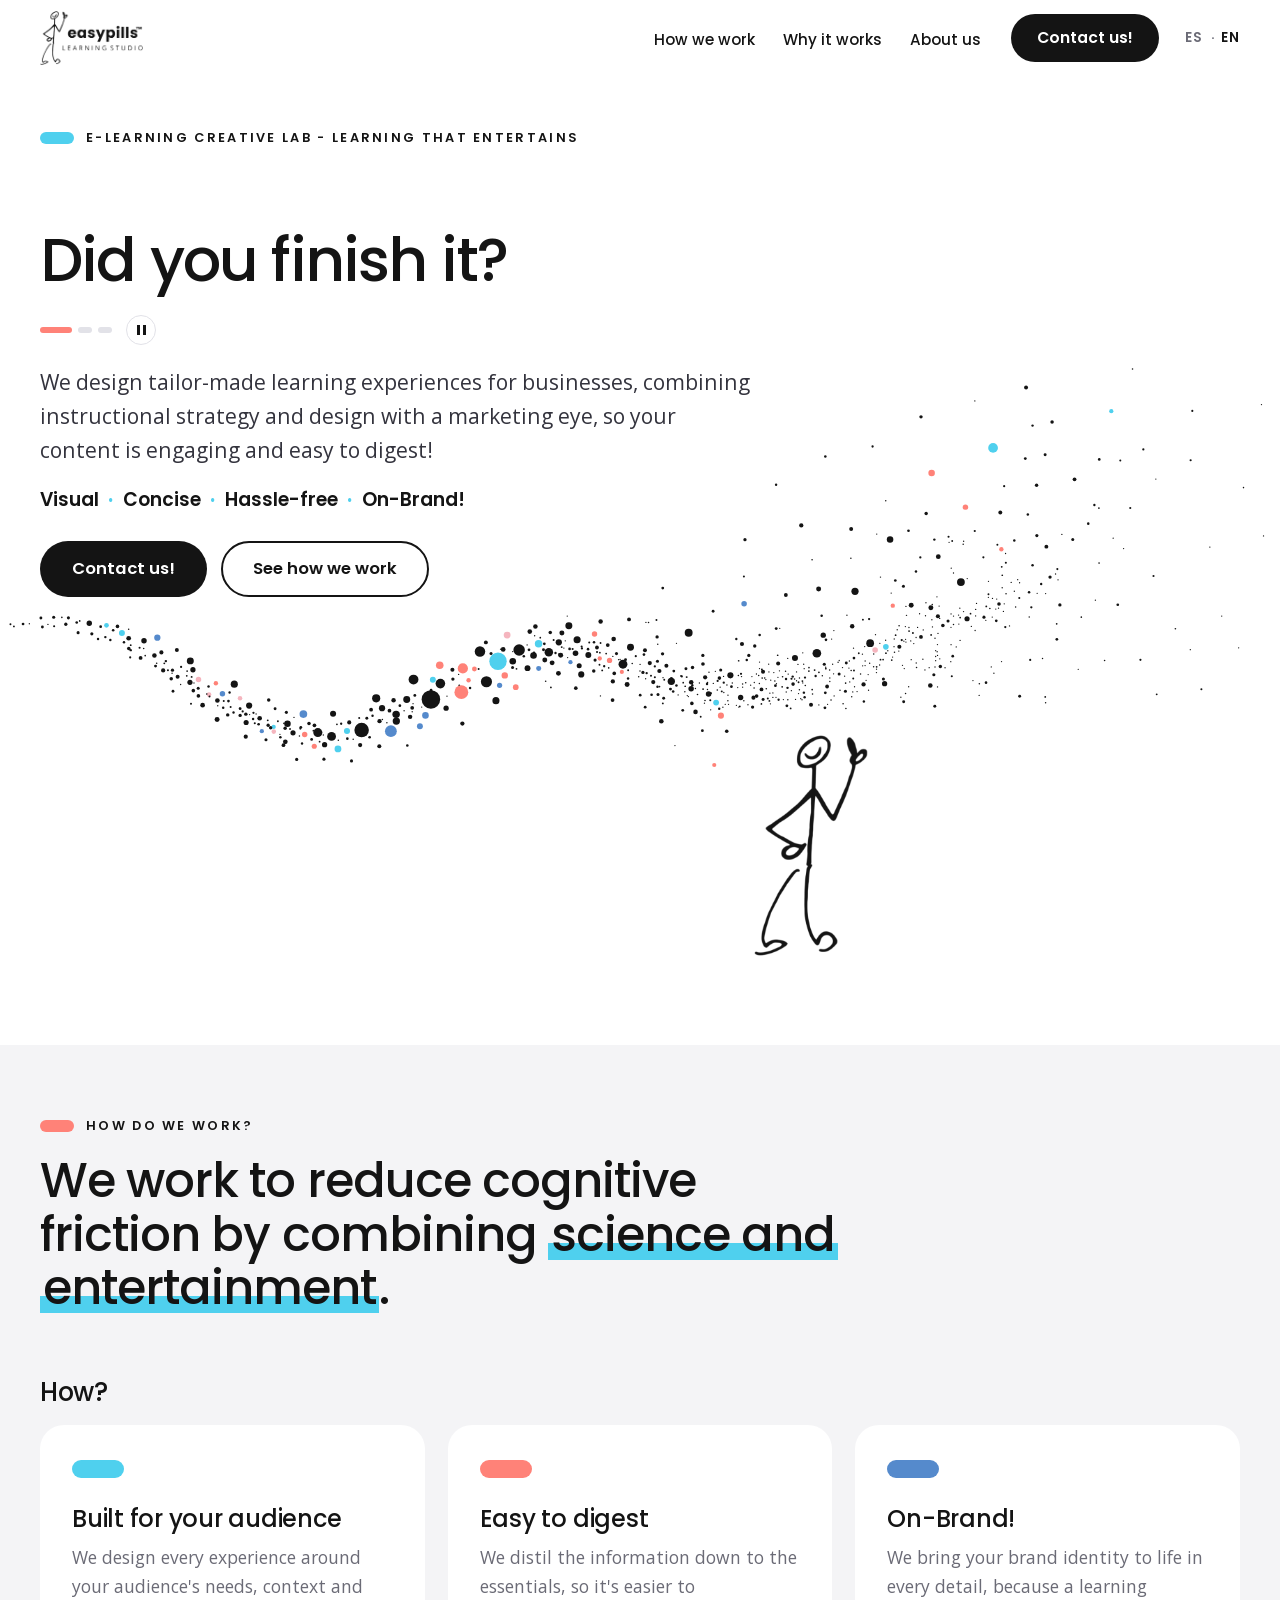
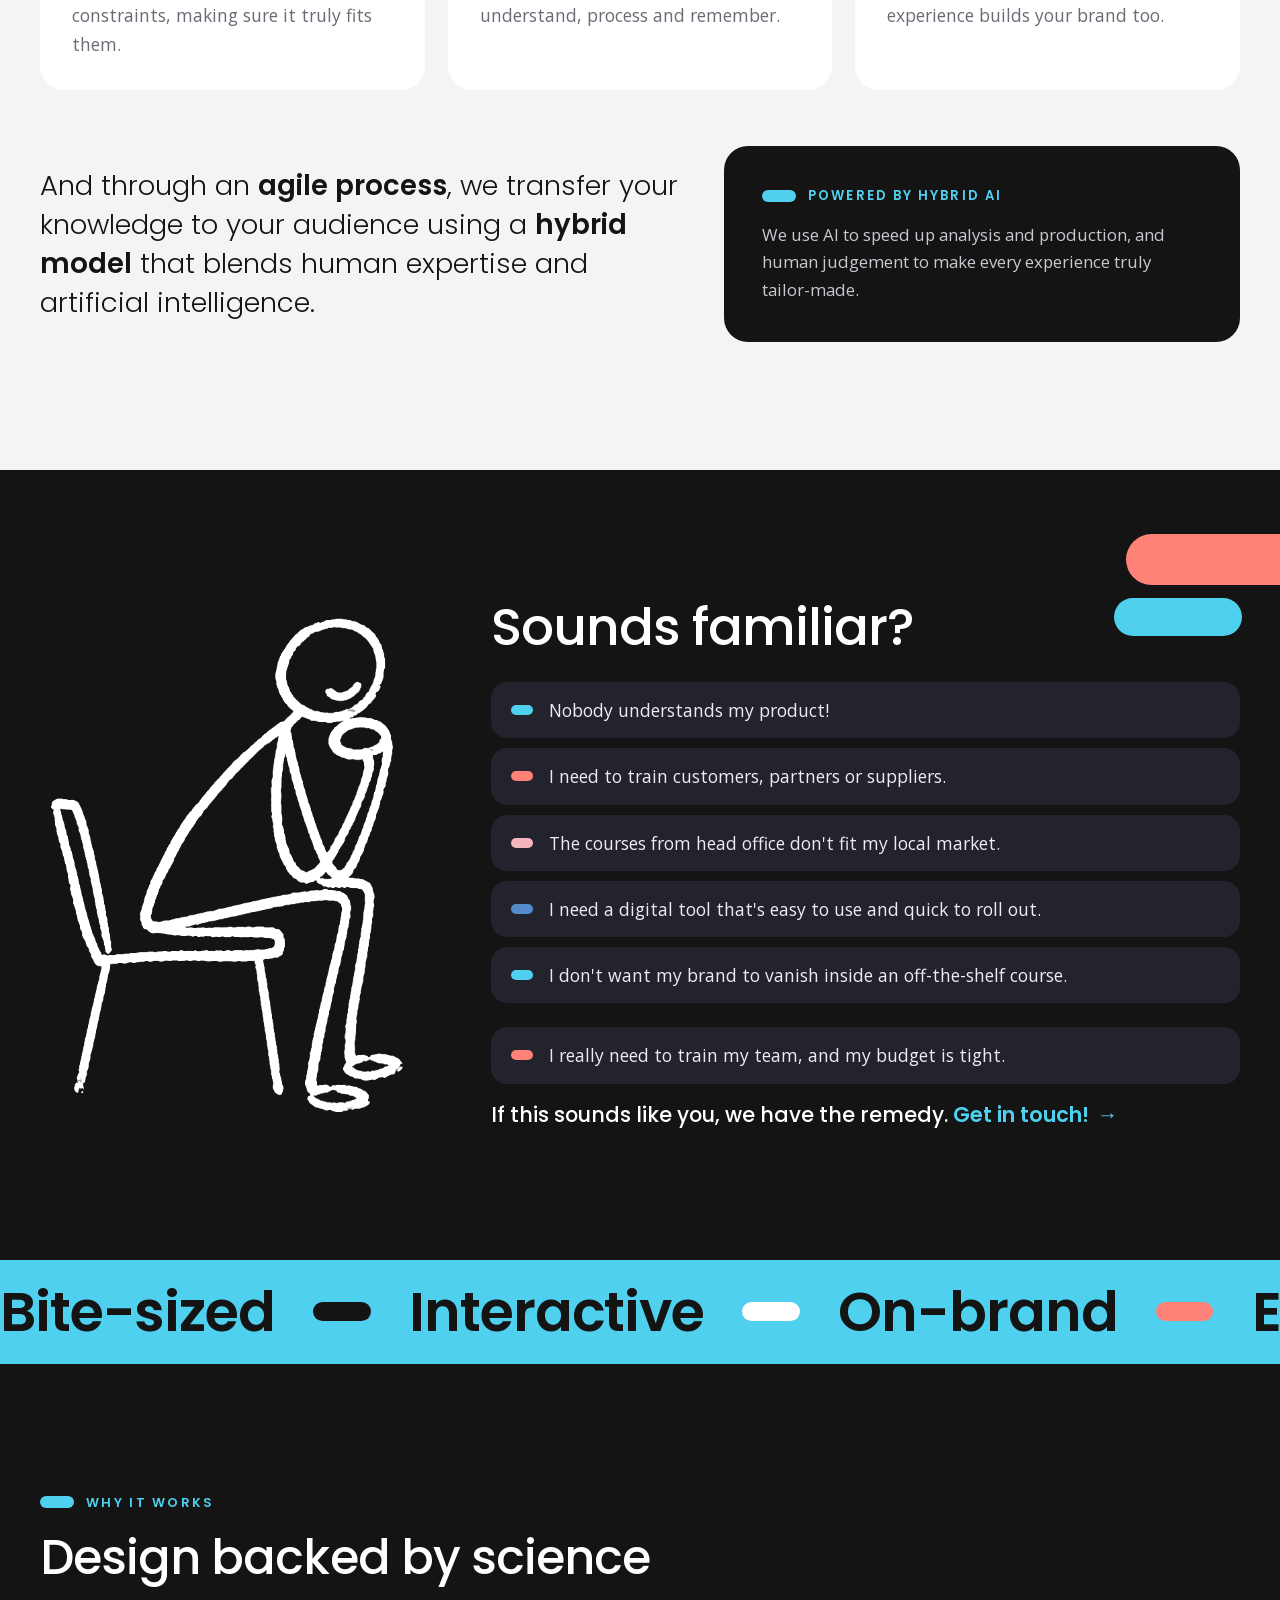
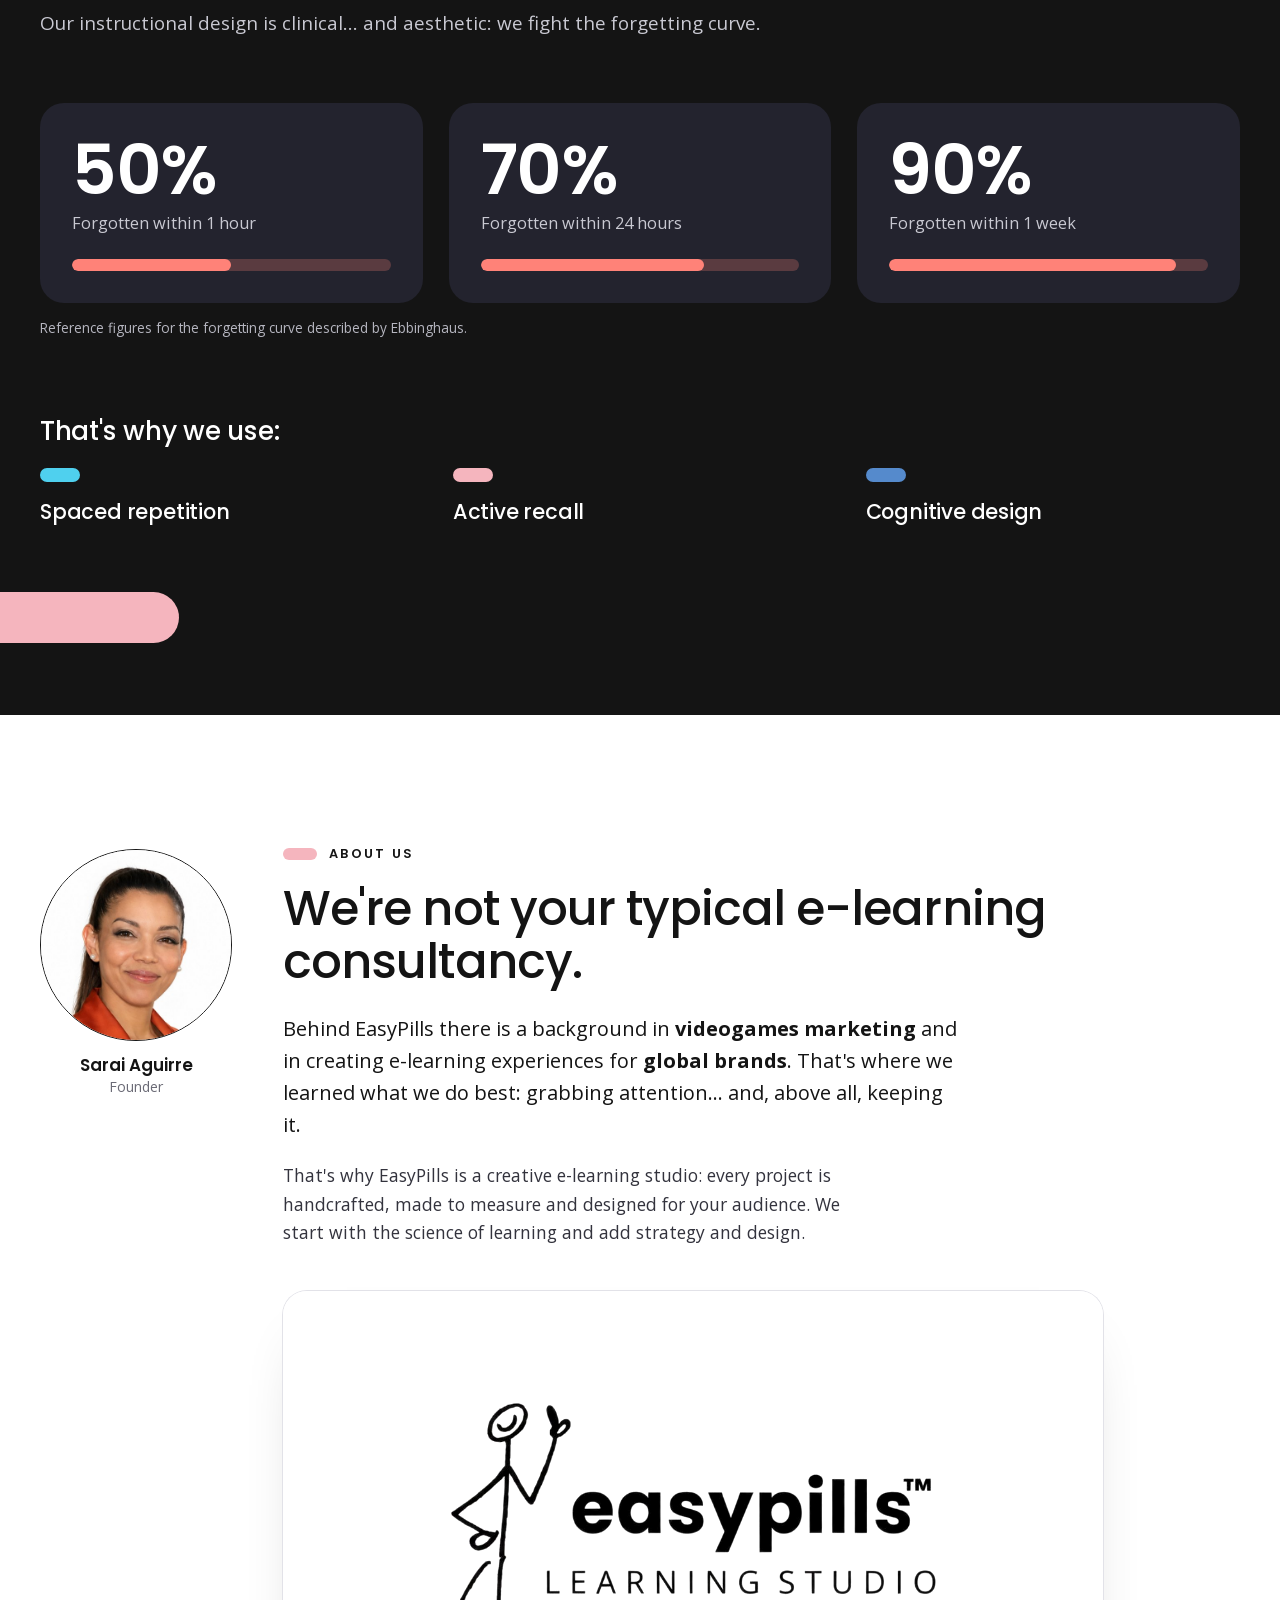
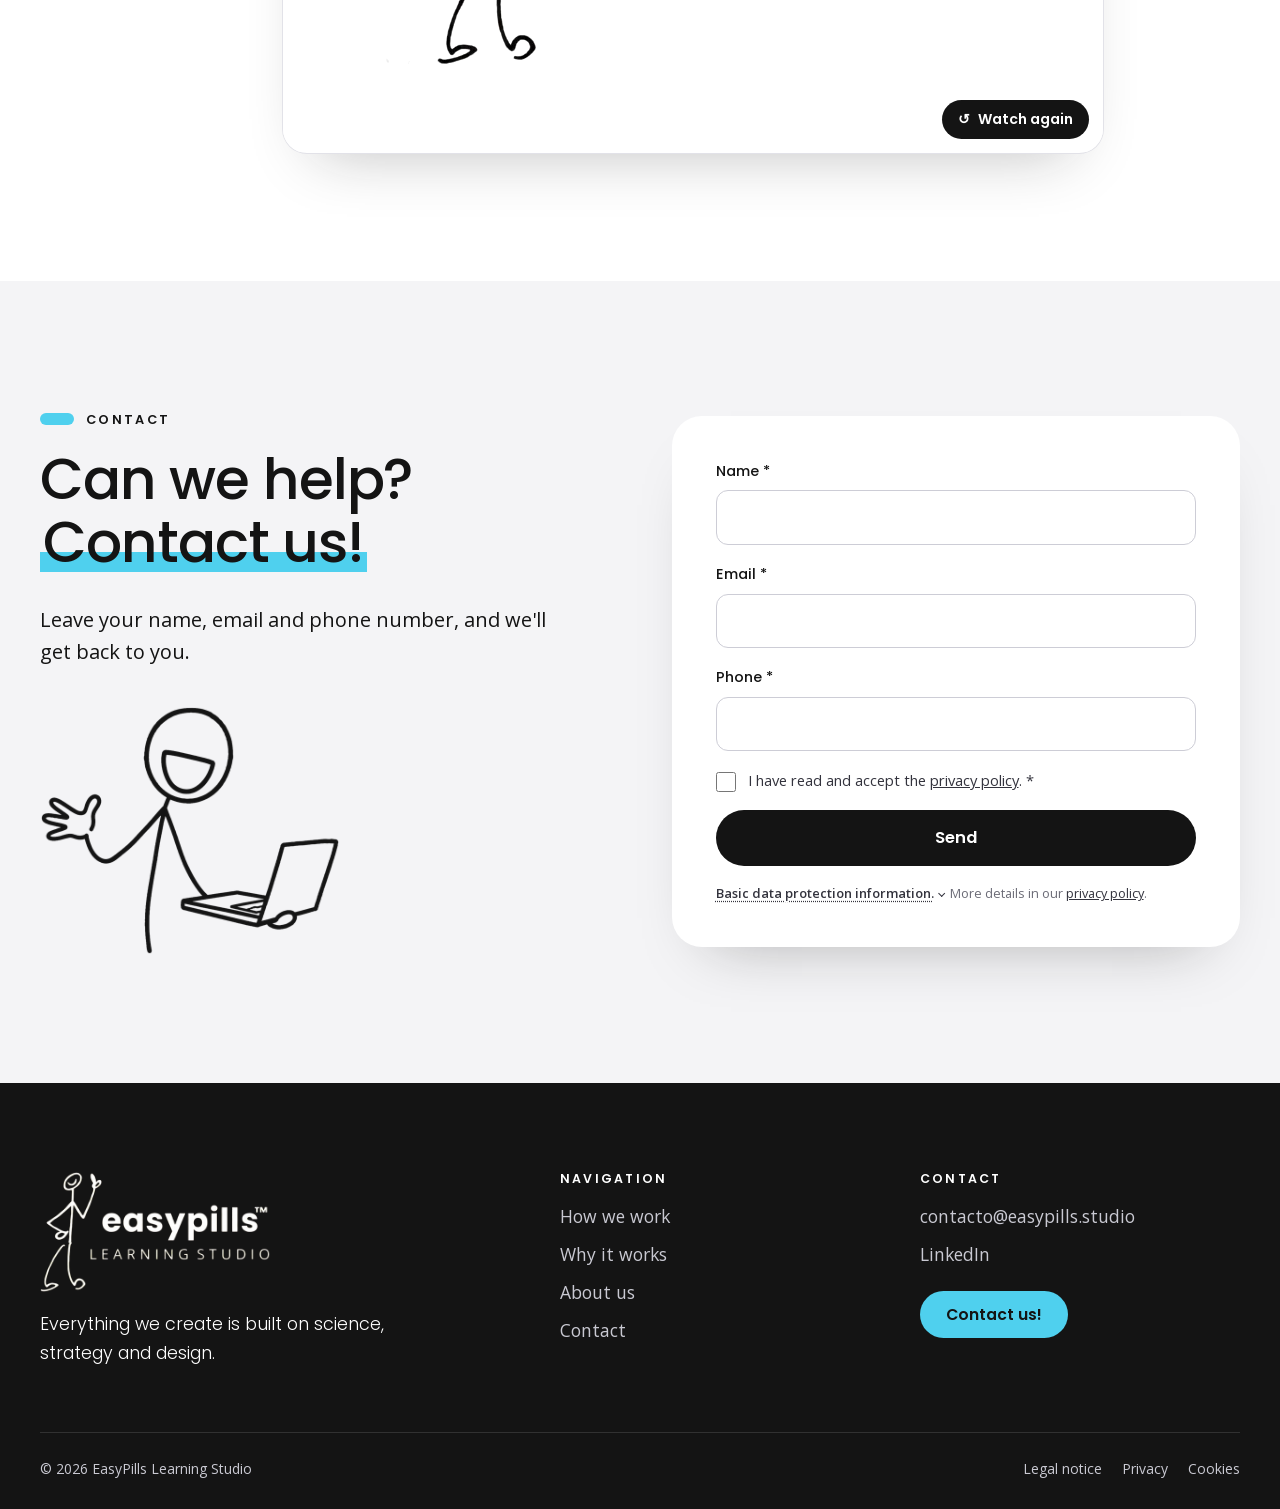
==== en/index.html @ 21d09fdd "Versión en inglés de la web (en/) con selector ES · EN Añade la web en inglés en en/ (página princip" ====
<!doctype html>
<html lang="en">
<head>
  <meta charset="utf-8">
  <meta name="viewport" content="width=device-width, initial-scale=1">
  <title>EasyPills Learning Studio · E-learning Creative Lab</title>
  <meta name="description" content="E-learning Creative Lab. We design tailor-made learning experiences for businesses, combining instructional strategy and design with a marketing-experienced eye. Visual, concise, hassle-free and on-brand.">
  <meta name="theme-color" content="#141414">

  <meta property="og:type" content="website">
  <meta property="og:locale" content="en_GB">
  <meta property="og:locale:alternate" content="es_ES">
  <meta property="og:site_name" content="EasyPills Learning Studio">
  <meta property="og:title" content="EasyPills Learning Studio · Learn without having to survive the experience">
  <meta property="og:description" content="We design tailor-made learning experiences for businesses: visual, concise, hassle-free and on-brand.">
  <link rel="canonical" href="https://www.easypills.studio/en/">
  <link rel="alternate" hreflang="es" href="https://www.easypills.studio/">
  <link rel="alternate" hreflang="en" href="https://www.easypills.studio/en/">
  <link rel="alternate" hreflang="x-default" href="https://www.easypills.studio/">
  <meta property="og:url" content="https://www.easypills.studio/en/">
  <meta property="og:image" content="https://www.easypills.studio/og-image.jpg">
  <meta name="twitter:card" content="summary_large_image">

  <link rel="icon" href="../favicon-32.png" sizes="32x32" type="image/png">
  <link rel="icon" href="../favicon-48.png" sizes="48x48" type="image/png">
  <link rel="apple-touch-icon" href="../apple-touch-icon.png">

  <link rel="preload" href="../assets/fonts/poppins-500.woff2" as="font" type="font/woff2" crossorigin>
  <link rel="preload" href="../assets/fonts/opensans-var.woff2" as="font" type="font/woff2" crossorigin>
  <link rel="stylesheet" href="../css/styles.css">
  <script>document.documentElement.classList.add("js");</script>
</head>
<body>
  <a class="skip-link" href="#content">Skip to content</a>

  <!-- ============================== CABECERA ============================== -->
  <header class="site-header" data-header>
    <div class="container header-inner">
      <a class="brand" href="#home" aria-label="EasyPills Learning Studio, home">
        <img src="../assets/img/logo-dark.png" alt="EasyPills Learning Studio" width="900" height="471">
      </a>

      <nav class="site-nav" id="menu" aria-label="Main" data-menu>
        <ul class="nav-list">
          <li><a href="#how-we-work">How we work</a></li>
          <li><a href="#why-it-works">Why it works</a></li>
          <li><a href="#about-us">About us</a></li>
        </ul>
        <a class="btn btn-dark nav-cta" href="#contact">Contact us!</a>
        <img class="nav-easy" src="../assets/img/easy-reading.png" alt="" width="380" height="900" loading="lazy">
      </nav>

      <!-- Selector de idioma: la versión en español está en la raíz -->
      <nav class="lang-switch" aria-label="Language">
        <a href="../" hreflang="es" lang="es" aria-label="Español">ES</a>
        <span aria-hidden="true">·</span>
        <span aria-current="true">EN</span>
      </nav>

      <button class="menu-toggle" type="button" aria-expanded="false" aria-controls="menu" data-menu-toggle>
        <span class="menu-toggle-label">Menu</span>
        <span class="menu-toggle-icon" aria-hidden="true"><span></span><span></span></span>
      </button>
    </div>
  </header>

  <main id="content">

    <!-- ============================== HERO ============================== -->
    <section class="hero" id="home" aria-labelledby="hero-title">
      <div class="container hero-copy">
        <p class="eyebrow"><span class="pill pill-cyan" aria-hidden="true"></span>E-learning Creative Lab - Learning that entertains</p>

        <!-- Titular rotativo: el problema (dos preguntas) y la solución, en bucle.
             Sin JavaScript o con "reducir movimiento" se ven las tres frases a la vez. -->
        <h1 id="hero-title" class="rotator" data-rotator>
          <span class="rotator-item">Did you finish it?</span>
          <span class="rotator-item">Did you learn anything, or did you fall asleep?</span>
          <span class="rotator-item rotator-answer">Learn <span class="hl">without having to survive</span> the experience.</span>
        </h1>
        <div class="rotator-controls" data-rotator-controls hidden>
          <span class="rotator-dots" aria-hidden="true"><i></i><i></i><i></i></span>
          <button class="rotator-toggle" type="button" data-rotator-toggle aria-label="Pause the headline animation">
            <span class="rotator-icon" aria-hidden="true"></span>
          </button>
        </div>

        <p class="lead">We design tailor-made learning experiences for businesses, combining instructional strategy and design with a marketing eye, so your content is engaging and easy to digest!</p>
        <ul class="hero-tags" role="list">
          <li>Visual</li>
          <li>Concise</li>
          <li>Hassle-free</li>
          <li>On-Brand!</li>
        </ul>
        <div class="hero-actions">
          <a class="btn btn-dark btn-lg" href="#contact">Contact us!</a>
          <a class="btn btn-ghost btn-lg" href="#how-we-work">See how we work</a>
        </div>
      </div>

      <div class="hero-art">
        <img class="hero-wave" src="../assets/img/hero-wave.svg" alt="" width="1362" height="633">
        <img class="hero-easy" src="../assets/img/easy-idea.png" alt="Easy, our stick figure, raises a finger: he's just had an idea." width="463" height="900">
      </div>
    </section>

    <!-- ============================== CÓMO TRABAJAMOS ============================== -->
    <section class="section section-soft how" id="how-we-work" aria-labelledby="how-title">
      <div class="container">
        <div class="section-head">
          <p class="eyebrow"><span class="pill pill-coral" aria-hidden="true"></span>How do we work?</p>
          <h2 id="how-title">We work to reduce cognitive friction by combining <span class="hl">science and entertainment</span>.</h2>
        </div>

        <h3 class="how-label">How?</h3>
        <ul class="how-grid" role="list">
          <li class="how-card reveal">
            <span class="how-pill pill pill-cyan" aria-hidden="true"></span>
            <h4>Built for your audience</h4>
            <p>We design every experience around your audience's needs, context and constraints, making sure it truly fits them.</p>
          </li>
          <li class="how-card reveal">
            <span class="how-pill pill pill-coral" aria-hidden="true"></span>
            <h4>Easy to digest</h4>
            <p>We distil the information down to the essentials, so it's easier to understand, process and remember.</p>
          </li>
          <li class="how-card reveal">
            <span class="how-pill pill pill-blue" aria-hidden="true"></span>
            <h4>On-Brand!</h4>
            <p>We bring your brand identity to life in every detail, because a learning experience builds your brand too.</p>
          </li>
        </ul>

        <div class="how-foot">
          <p class="how-process reveal">And through an <strong>agile process</strong>, we transfer your knowledge to your audience using a <strong>hybrid model</strong> that blends human expertise and artificial intelligence.</p>
          <div class="ai-note reveal">
            <p class="ai-tag"><span class="pill pill-cyan" aria-hidden="true"></span>Powered by hybrid AI</p>
            <p>We use AI to speed up analysis and production, and human judgement to make every experience truly tailor-made.</p>
          </div>
        </div>
      </div>
    </section>

    <!-- ============================== ¿ESTO TE SUENA? ============================== -->
    <section class="section section-dark problem" id="sound-familiar" aria-labelledby="problem-title">
      <span class="deco deco-pill-coral" aria-hidden="true"></span>
      <span class="deco deco-pill-cyan" aria-hidden="true"></span>
      <div class="container problem-grid">
        <figure class="problem-art reveal">
          <img src="../assets/img/easy-thinking-chair-white.png" alt="Easy, sitting and thinking, with his hand on his chin." width="536" height="748" loading="lazy">
        </figure>
        <div class="problem-list">
          <h2 id="problem-title">Sounds familiar?</h2>
          <ul class="checklist" role="list">
            <li class="reveal">Nobody understands my product!</li>
            <li class="reveal">I need to train customers, partners or suppliers.</li>
            <li class="reveal">The courses from head office don't fit my local market.</li>
            <li class="reveal">I need a digital tool that's easy to use and quick to roll out.</li>
            <li class="reveal">I don't want my brand to vanish inside an off-the-shelf course.</li>
            <li class="reveal">I really need to train my team, and my budget is tight.</li>
          </ul>
          <p class="problem-close reveal">If this sounds like you, we have the remedy. <a class="link-arrow" href="#contact">Get in touch!</a></p>
        </div>
      </div>
    </section>

    <!-- ============================== CINTA ============================== -->
    <div class="marquee" aria-hidden="true">
      <div class="marquee-track">
        <span>Bite-sized</span><i></i><span>Interactive</span><i></i><span>On-brand</span><i></i><span>Easy to digest</span><i></i>
        <span>Bite-sized</span><i></i><span>Interactive</span><i></i><span>On-brand</span><i></i><span>Easy to digest</span><i></i>
        <span>Bite-sized</span><i></i><span>Interactive</span><i></i><span>On-brand</span><i></i><span>Easy to digest</span><i></i>
        <span>Bite-sized</span><i></i><span>Interactive</span><i></i><span>On-brand</span><i></i><span>Easy to digest</span><i></i>
      </div>
    </div>

    <!-- ============================== POR QUÉ FUNCIONA ============================== -->
    <section class="section section-dark science" id="why-it-works" aria-labelledby="science-title">
      <span class="deco deco-pill-pink" aria-hidden="true"></span>
      <div class="container">
        <div class="section-head">
          <p class="eyebrow eyebrow-on-dark"><span class="pill pill-cyan" aria-hidden="true"></span>Why it works</p>
          <h2 id="science-title">Design backed by science</h2>
          <p class="section-intro">Our instructional design is clinical... and aesthetic: we fight the forgetting curve.</p>
        </div>

        <ul class="stats" role="list">
          <li class="stat reveal">
            <p class="stat-value">50%</p>
            <p class="stat-label">Forgotten within 1 hour</p>
            <span class="meter" aria-hidden="true"><span style="--v:50%"></span></span>
          </li>
          <li class="stat reveal">
            <p class="stat-value">70%</p>
            <p class="stat-label">Forgotten within 24 hours</p>
            <span class="meter" aria-hidden="true"><span style="--v:70%"></span></span>
          </li>
          <li class="stat reveal">
            <p class="stat-value">90%</p>
            <p class="stat-label">Forgotten within 1 week</p>
            <span class="meter" aria-hidden="true"><span style="--v:90%"></span></span>
          </li>
        </ul>
        <p class="stats-note">Reference figures for the forgetting curve described by Ebbinghaus.</p>

        <h3 class="science-subtitle">That's why we use:</h3>
        <ul class="methods" role="list">
          <li class="method reveal">
            <h4>Spaced repetition</h4>
          </li>
          <li class="method reveal">
            <h4>Active recall</h4>
          </li>
          <li class="method reveal">
            <h4>Cognitive design</h4>
          </li>
        </ul>
      </div>
    </section>

    <!-- ============================== QUIÉNES SOMOS ============================== -->
    <section class="section about" id="about-us" aria-labelledby="about-title">
      <div class="container about-grid">
        <figure class="founder reveal">
          <div class="founder-photo">
            <img src="../assets/img/founder-sarai-profesional.jpg" alt="Sarai Aguirre smiling, in an orange satin dress." width="460" height="460">
          </div>
          <figcaption class="founder-caption"><strong>Sarai Aguirre</strong><span>Founder</span></figcaption>
        </figure>

        <div class="about-copy">
          <p class="eyebrow"><span class="pill pill-pink" aria-hidden="true"></span>About us</p>
          <h2 id="about-title">We're not your typical e-learning consultancy.</h2>
          <p class="lead-sm">Behind EasyPills there is a background in <strong>videogames marketing</strong> and in creating e-learning experiences for <strong>global brands</strong>. That's where we learned what we do best: grabbing attention… and, above all, keeping it.</p>
          <p>That's why EasyPills is a creative e-learning studio: every project is handcrafted, made to measure and designed for your audience. We start with the science of learning and add strategy and design.</p>
        </div>

        <div class="about-video reveal">
          <div class="video-frame">
            <video data-autoplay-video muted playsinline preload="none" poster="../assets/video/easy-intro-poster.jpg" aria-label="Brand animation: a wave of dots turns into Easy, who has an idea, and the EasyPills logo appears.">
              <source src="../assets/video/easy-intro.mp4" type="video/mp4">
            </video>
            <button class="video-replay" type="button" data-video-replay hidden>
              <span aria-hidden="true">↺</span> Watch again
            </button>
          </div>
        </div>
      </div>
    </section>

    <!-- ============================== CONTACTO ============================== -->
    <section class="section section-soft contact" id="contact" aria-labelledby="contact-title">
      <div class="container contact-grid">
        <div class="contact-copy">
          <p class="eyebrow"><span class="pill pill-cyan" aria-hidden="true"></span>Contact</p>
          <h2 id="contact-title">Can we help?<br><span class="hl">Contact us!</span></h2>
          <p class="lead-sm">Leave your name, email and phone number, and we'll get back to you.</p>
          <img class="contact-easy" src="../assets/img/easy-laptop-wave.png" alt="Easy waves while holding his laptop." width="900" height="746" loading="lazy">
        </div>

        <!-- Mismo script de Google que la versión en español (asunto "Contact Web - <nombre>").
             Los nombres de los campos no se traducen: el script los espera así. -->
        <form class="contact-form" data-contact-form data-endpoint="https://script.google.com/macros/s/AKfycbzWcnDGLhKg5xs8Agxph8CPnu9xvyrd-l6wSahrkeCdXvWpIzsZOl5CJvRJUpCwgoIdVg/exec" novalidate>
          <div class="field">
            <label for="f-name">Name <span aria-hidden="true">*</span></label>
            <input id="f-name" name="nombre" type="text" autocomplete="name" required>
          </div>
          <div class="field">
            <label for="f-email">Email <span aria-hidden="true">*</span></label>
            <input id="f-email" name="email" type="email" autocomplete="email" required>
          </div>
          <div class="field">
            <label for="f-phone">Phone <span aria-hidden="true">*</span></label>
            <input id="f-phone" name="telefono" type="tel" autocomplete="tel" inputmode="tel" required>
          </div>
          <!-- Campo trampa contra robots: las personas no lo ven y el script descarta los envíos que lo rellenan. -->
          <div class="form-hp" aria-hidden="true">
            <label for="f-website">Leave this field empty</label>
            <input id="f-website" name="website" type="text" tabindex="-1" autocomplete="off">
          </div>
          <div class="field field-check">
            <input id="f-privacy" name="privacidad" type="checkbox" required>
            <label for="f-privacy">I have read and accept the <a href="privacy.html" target="_blank" rel="noopener">privacy policy</a>. <span aria-hidden="true">*</span></label>
          </div>
          <p class="form-error" role="alert" data-form-error hidden></p>
          <button class="btn btn-dark btn-lg" type="submit">Send</button>
          <p class="form-status" role="status" data-form-status hidden></p>
          <div class="form-legal">
            <p class="form-legal-line">
              <button class="form-legal-toggle" type="button" aria-expanded="false" aria-controls="form-legal-info" data-legal-toggle>Basic data protection information.</button>
              More details in our <a href="privacy.html" target="_blank" rel="noopener">privacy policy</a>.
            </p>
            <dl class="form-legal-info" id="form-legal-info" data-legal-info>
              <dt>Data controller</dt><dd>Sarai Aguirre (EasyPills Learning Studio)</dd>
              <dt>Purpose</dt><dd>To reply to your contact request</dd>
              <dt>Legal basis</dt><dd>Your consent</dd>
              <dt>Recipients</dt><dd>Your data is not shared with third parties unless required by law</dd>
              <dt>Your rights</dt><dd>Access, rectification, erasure and more, at contacto@easypills.studio</dd>
            </dl>
          </div>
        </form>
      </div>
    </section>
  </main>

  <!-- ============================== PIE ============================== -->
  <footer class="site-footer">
    <div class="container footer-grid">
      <div class="footer-brand">
        <img src="../assets/img/logo-white.png" alt="EasyPills Learning Studio" width="900" height="471" loading="lazy">
        <p>Everything we create is built on science, strategy and design.</p>
      </div>
      <nav class="footer-nav" aria-label="Footer">
        <h2 class="footer-title">Navigation</h2>
        <ul role="list">
          <li><a href="#how-we-work">How we work</a></li>
          <li><a href="#why-it-works">Why it works</a></li>
          <li><a href="#about-us">About us</a></li>
          <li><a href="#contact">Contact</a></li>
        </ul>
      </nav>
      <div class="footer-contact">
        <h2 class="footer-title">Contact</h2>
        <ul role="list">
          <!-- TODO: añadir la URL de LinkedIn -->
          <li><a href="mailto:contacto@easypills.studio">contacto@easypills.studio</a></li>
          <li><a href="#" data-todo="linkedin">LinkedIn</a></li>
        </ul>
        <a class="btn btn-cyan footer-cta" href="#contact">Contact us!</a>
      </div>
    </div>
    <div class="container footer-bottom">
      <p>© <span data-year>2026</span> EasyPills Learning Studio</p>
      <ul class="legal" role="list">
        <li><a href="legal-notice.html">Legal notice</a></li>
        <li><a href="privacy.html">Privacy</a></li>
        <li><a href="cookies.html">Cookies</a></li>
      </ul>
    </div>
  </footer>

  <script src="../js/main.js" defer></script>
</body>
</html>
---- css/styles.css ----
/* =========================================================================
   EasyPills Learning Studio · estilos
   Marca: Poppins (titulares) + Open Sans (texto). Paleta del Intro deck.
   ========================================================================= */

/* ---------- Fuentes (alojadas en el propio sitio) ---------- */
@font-face { font-family: "Poppins"; src: url("../assets/fonts/poppins-200.woff2") format("woff2"); font-weight: 200; font-style: normal; font-display: swap; }
@font-face { font-family: "Poppins"; src: url("../assets/fonts/poppins-300.woff2") format("woff2"); font-weight: 300; font-style: normal; font-display: swap; }
@font-face { font-family: "Poppins"; src: url("../assets/fonts/poppins-500.woff2") format("woff2"); font-weight: 500; font-style: normal; font-display: swap; }
@font-face { font-family: "Poppins"; src: url("../assets/fonts/poppins-600.woff2") format("woff2"); font-weight: 600; font-style: normal; font-display: swap; }
@font-face { font-family: "Poppins"; src: url("../assets/fonts/poppins-700.woff2") format("woff2"); font-weight: 700; font-style: normal; font-display: swap; }
@font-face { font-family: "Open Sans"; src: url("../assets/fonts/opensans-var.woff2") format("woff2"); font-weight: 300 800; font-style: normal; font-display: swap; }
@font-face { font-family: "Open Sans"; src: url("../assets/fonts/opensans-italic-var.woff2") format("woff2"); font-weight: 400; font-style: italic; font-display: swap; }

/* ---------- Tokens ---------- */
:root {
  --ink: #141414;
  --ink-2: #16161D;
  --card-dark: #23232E;
  --text: #33333D;
  --muted: #6B6B76;
  --on-dark: #C9C9D2;
  --on-dark-2: #B6B6C0;
  --soft: #F4F4F6;
  --line: #E2E2E8;
  --white: #FFFFFF;

  --cyan: #4FD0EE;
  --coral: #FF8278;
  --pink: #F5B5BE;
  --blue: #558ACC;

  /* Recuadros de marca: relleno suave + contorno del mismo tono */
  --cyan-soft: #E6F8FD;
  --pink-soft: #FCEEF0;
  --blue-soft: #E8EFF8;
  --cyan-line: #4FD0EF;
  --pink-line: #E5A9B1;
  --meter-track: #5A3B40;

  --font-head: "Poppins", "Helvetica Neue", Arial, sans-serif;
  --font-body: "Open Sans", "Helvetica Neue", Arial, sans-serif;

  --radius: 24px;
  --radius-lg: 30px;
  --container: 1200px;
  --gutter: clamp(16px, 4vw, 40px);
  --header-h: 76px;
  --section-y: clamp(72px, 10vw, 136px);
}

/* ---------- Base ---------- */
*, *::before, *::after { box-sizing: border-box; }

html {
  scroll-behavior: smooth;
  scroll-padding-top: calc(var(--header-h) + 12px);
  -webkit-text-size-adjust: 100%;
}

body {
  margin: 0;
  font-family: var(--font-body);
  font-size: clamp(16px, 0.2vw + 15.3px, 17.5px);
  line-height: 1.65;
  color: var(--text);
  background: var(--white);
  -webkit-font-smoothing: antialiased;
  text-rendering: optimizeLegibility;
}

img, video, svg { display: block; max-width: 100%; height: auto; }

h1, h2, h3, h4, h5 {
  margin: 0 0 0.5em;
  font-family: var(--font-head);
  font-weight: 500;
  line-height: 1.12;
  letter-spacing: -0.01em;
  color: var(--ink);
}
h1 { font-size: clamp(2.6rem, 4.6vw + 0.9rem, 5rem); line-height: 1.04; letter-spacing: -0.03em; }
h2 { font-size: clamp(2rem, 2.6vw + 0.9rem, 3.25rem); letter-spacing: -0.02em; }
h3 { font-size: clamp(1.25rem, 0.5vw + 1.05rem, 1.5rem); }
h4 { font-size: 1.2rem; }
.h3 { font-size: clamp(1.4rem, 1.1vw + 1rem, 2rem); }
.h4 { font-size: clamp(1.2rem, 0.6vw + 1rem, 1.5rem); }
.h5 {
  font-size: 0.8rem;
  font-weight: 600;
  text-transform: uppercase;
  letter-spacing: 0.16em;
}

p { margin: 0 0 1em; }
a { color: inherit; }
strong { font-weight: 700; color: var(--ink); }
:where(ul[role="list"], ol[role="list"]) { list-style: none; margin: 0; padding: 0; }

.container {
  width: min(100% - 2 * var(--gutter), var(--container));
  margin-inline: auto;
}

.skip-link {
  position: absolute;
  left: 16px;
  top: -60px;
  z-index: 100;
  padding: 10px 18px;
  border-radius: 999px;
  background: var(--ink);
  color: #fff;
  font-family: var(--font-head);
  text-decoration: none;
}
.skip-link:focus { top: 12px; }

:focus-visible {
  outline: 3px solid var(--blue);
  outline-offset: 3px;
  border-radius: 6px;
}

/* ---------- Piezas reutilizables ---------- */
.pill {
  display: inline-block;
  width: 34px;
  height: 12px;
  border-radius: 999px;
  background: var(--ink);
  flex: none;
}
.pill-cyan { background: var(--cyan); }
.pill-coral { background: var(--coral); }
.pill-pink { background: var(--pink); }
.pill-blue { background: var(--blue); }

.eyebrow {
  display: flex;
  align-items: center;
  gap: 12px;
  margin-bottom: 18px;
  font-family: var(--font-head);
  font-size: 0.8rem;
  font-weight: 600;
  letter-spacing: 0.18em;
  text-transform: uppercase;
  color: var(--ink);
}
.eyebrow-on-dark { color: var(--cyan); }

/* Subrayado tipo rotulador: el texto sigue en tinta y el color va detrás */
.hl {
  padding: 0 0.06em;
  background-image: linear-gradient(transparent 63%, var(--cyan) 63%, var(--cyan) 88%, transparent 88%);
  background-repeat: no-repeat;
  background-size: 100% 100%;
  -webkit-box-decoration-break: clone;
  box-decoration-break: clone;
}
.hl-dark { color: var(--cyan); }
.thin { font-weight: 300; color: var(--muted); }

.lead {
  font-size: clamp(1.1rem, 0.45vw + 1rem, 1.32rem);
  line-height: 1.6;
  color: var(--text);
}
.lead-sm {
  font-size: clamp(1.08rem, 0.35vw + 1rem, 1.25rem);
  line-height: 1.6;
  color: var(--ink);
}

.btn {
  display: inline-flex;
  align-items: center;
  justify-content: center;
  gap: 10px;
  padding: 13px 24px;
  border: 2px solid transparent;
  border-radius: 999px;
  font-family: var(--font-head);
  font-size: 0.98rem;
  font-weight: 600;
  line-height: 1.1;
  text-decoration: none;
  white-space: nowrap;
  cursor: pointer;
  transition: transform 0.18s ease, box-shadow 0.18s ease, background-color 0.18s ease, color 0.18s ease;
}
.btn-lg { padding: 17px 30px; font-size: 1.04rem; }
.btn-dark { background: var(--ink); color: #fff; }
.btn-dark:hover { transform: translate(-2px, -2px); box-shadow: 4px 4px 0 var(--cyan); }
.btn-ghost { background: #fff; color: var(--ink); border-color: var(--ink); }
.btn-ghost:hover { transform: translate(-2px, -2px); box-shadow: 4px 4px 0 var(--pink); }
.btn-cyan { background: var(--cyan); color: var(--ink); }
.btn-cyan:hover { transform: translate(-2px, -2px); box-shadow: 4px 4px 0 #fff; }

.link-arrow {
  display: inline-flex;
  align-items: center;
  gap: 8px;
  font-weight: 600;
  color: var(--cyan);
  text-decoration: none;
  white-space: nowrap;
}
.link-arrow::after { content: "→"; transition: transform 0.2s ease; }
.link-arrow:hover::after { transform: translateX(4px); }

/* ---------- Secciones ---------- */
.section { position: relative; padding-block: var(--section-y); }
.section-soft { background: var(--soft); }
.section-dark { background: var(--ink); color: var(--on-dark); overflow: hidden; }
.section-dark h2, .section-dark h3, .section-dark h4 { color: #fff; }
.section-dark strong { color: #fff; }

.section-head { max-width: 820px; margin-bottom: clamp(36px, 5vw, 64px); }
.section-intro { font-size: clamp(1.04rem, 0.3vw + 1rem, 1.18rem); color: var(--muted); max-width: 44em; }
.section-dark .section-intro { color: var(--on-dark); }

/* Píldoras decorativas que se salen del borde (como en el Intro deck) */
.deco { position: absolute; z-index: 0; border-radius: 999px; pointer-events: none; }
.section > .container { position: relative; z-index: 1; }
.deco-pill-coral { width: clamp(120px, 15vw, 210px); height: clamp(36px, 4vw, 58px); top: clamp(36px, 5vw, 64px); right: clamp(-60px, -3vw, -20px); background: var(--coral); }
.deco-pill-cyan { width: clamp(90px, 10vw, 140px); height: clamp(28px, 3vw, 42px); top: clamp(88px, 10vw, 140px); right: clamp(12px, 3vw, 44px); background: var(--cyan); }
.deco-pill-pink { width: clamp(140px, 18vw, 260px); height: clamp(36px, 4vw, 58px); bottom: clamp(40px, 6vw, 72px); left: clamp(-80px, -4vw, -30px); background: var(--pink); }

/* ---------- Cabecera ---------- */
.site-header {
  position: sticky;
  top: env(safe-area-inset-top, 0px);
  z-index: 50;
  transition: box-shadow 0.3s ease;
}
/* El desenfoque va en un pseudo-elemento para no crear un bloque contenedor para el menú móvil (position: fixed) */
.site-header::before {
  content: "";
  position: absolute;
  inset: 0;
  z-index: -1;
  background: rgba(255, 255, 255, 0.96);
  -webkit-backdrop-filter: saturate(1.4) blur(12px);
  backdrop-filter: saturate(1.4) blur(12px);
}
.site-header.is-scrolled { box-shadow: 0 1px 0 var(--line), 0 10px 30px rgba(20, 20, 20, 0.06); }

.header-inner {
  display: flex;
  align-items: center;
  justify-content: space-between;
  gap: 24px;
  height: var(--header-h);
}
.brand { display: block; flex: none; }
.brand img { width: auto; height: 54px; }

.site-nav { display: flex; align-items: center; gap: 30px; }
.nav-list { display: flex; gap: 28px; margin: 0; padding: 0; list-style: none; }
.nav-list a {
  position: relative;
  padding: 6px 0;
  font-family: var(--font-head);
  font-size: 0.95rem;
  font-weight: 500;
  color: var(--ink);
  text-decoration: none;
}
.nav-list a::after {
  content: "";
  position: absolute;
  left: 0;
  right: 0;
  bottom: -3px;
  height: 5px;
  border-radius: 999px;
  background: var(--cyan);
  transform: scaleX(0);
  transform-origin: left;
  transition: transform 0.25s ease;
}
.nav-list a:hover::after,
.nav-list a[aria-current="true"]::after { transform: scaleX(1); }

.menu-toggle { display: none; }
.nav-easy { display: none; }

/* Selector de idioma (ES · EN): a la derecha del menú en escritorio, junto al botón "Menú" en móvil */
.site-nav { margin-left: auto; }
.lang-switch {
  display: flex;
  align-items: center;
  gap: 6px;
  font-family: var(--font-head);
  font-size: 0.85rem;
  font-weight: 600;
  letter-spacing: 0.06em;
  color: var(--muted);
}
.lang-switch a { padding: 6px 2px; color: var(--muted); text-decoration: none; }
.lang-switch a:hover { color: var(--ink); text-decoration: underline; text-underline-offset: 4px; }
.lang-switch [aria-current] { color: var(--ink); }
.legal-header .lang-switch { margin-left: auto; }
@media (max-width: 960px) {
  .site-nav { margin-left: 0; }
  .lang-switch { margin-left: auto; }
}
/* En móvil, la cabecera de las páginas legales (logo, idioma y botón) se compacta para caber en una línea */
@media (max-width: 520px) {
  .legal-header .header-inner { gap: 12px; }
  .legal-header .brand img { height: 40px; }
  .legal-header .btn { padding: 9px 14px; font-size: 0.82rem; }
}

/* ---------- Hero ---------- */
.hero {
  position: relative;
  overflow: hidden;
  padding-top: clamp(28px, 4vw, 60px);
  background: var(--white);
}
.hero { padding-bottom: clamp(44px, 6.5vw, 104px); }
.hero-copy { position: relative; z-index: 2; }
.hero-copy > * { max-width: 760px; }
.hero h1 { max-width: 11.5em; margin-bottom: 0.38em; }
.hero .lead { max-width: 34em; }
.hero-actions { display: flex; flex-wrap: wrap; gap: 14px; margin-top: 26px; }

.hero-art {
  position: relative;
  z-index: 1;
  width: min(100%, 1600px);
  margin-inline: auto;
  aspect-ratio: 1362 / 633;
  /* La parte alta derecha de la ola sube al lado del texto; la izquierda queda por debajo */
  margin-top: calc(min(100vw, 1600px) * -0.18);
}
.hero-wave { position: absolute; inset: 0; width: 100%; height: 100%; }
.hero-easy { position: absolute; left: 58.86%; top: 61.69%; width: auto; height: 37.6%; }

/* Titular rotativo: dos preguntas (el problema) y la solución, en bucle.
   Sin JS o con "reducir movimiento": las preguntas pequeñas encima y la solución grande. */
.hero-copy > .rotator { max-width: 15em; }
.rotator { display: grid; margin-bottom: 0.3em; font-size: clamp(2.4rem, 3.6vw + 0.9rem, 4.3rem); }
.rotator-item { display: block; }
.rotator:not(.is-rotating) .rotator-item:not(.rotator-answer) {
  margin-bottom: 0.3em;
  font-size: 0.42em;
  letter-spacing: -0.01em;
  color: var(--muted);
}
.rotator.is-rotating .rotator-item {
  grid-area: 1 / 1;
  align-self: end;
  opacity: 0;
  transform: translateY(0.3em);
  transition: opacity 0.45s ease, transform 0.6s cubic-bezier(0.2, 0.8, 0.2, 1);
}
.rotator.is-rotating .rotator-item.is-active { opacity: 1; transform: none; }
.rotator.is-rotating .rotator-item.is-leaving { transform: translateY(-0.3em); }
.rotator.is-rotating .rotator-answer .hl { background-size: 0% 100%; transition: background-size 0.9s cubic-bezier(0.6, 0, 0.2, 1) 0.3s; }
.rotator.is-rotating .rotator-answer.is-active .hl { background-size: 100% 100%; }

.rotator-controls { display: flex; align-items: center; gap: 14px; margin: 2px 0 20px; }
.rotator-dots { display: flex; gap: 6px; }
.rotator-dots i {
  display: block;
  width: 14px;
  height: 6px;
  border-radius: 999px;
  background: var(--line);
  transition: width 0.3s ease, background-color 0.3s ease;
}
.rotator-dots i.is-active { width: 32px; background: var(--coral); }
.rotator-dots i:last-child.is-active { background: var(--cyan); }
.rotator-toggle {
  display: grid;
  place-items: center;
  width: 30px;
  height: 30px;
  padding: 0;
  border: 1.5px solid var(--line);
  border-radius: 50%;
  background: #fff;
  cursor: pointer;
}
.rotator-toggle:hover { border-color: var(--ink); }
.rotator-icon { width: 9px; height: 10px; border-left: 3px solid var(--ink); border-right: 3px solid var(--ink); }
.rotator-toggle.is-paused .rotator-icon {
  width: 0;
  height: 0;
  margin-left: 3px;
  border-style: solid;
  border-width: 5px 0 5px 8px;
  border-color: transparent transparent transparent var(--ink);
}

.hero-tags {
  display: flex;
  flex-wrap: wrap;
  margin: -4px 0 0;
  padding: 0;
  list-style: none;
  font-family: var(--font-head);
  font-size: clamp(1rem, 0.35vw + 0.92rem, 1.18rem);
  font-weight: 600;
  color: var(--ink);
}
.hero-tags li + li::before { content: "·"; margin: 0 0.5em; color: var(--cyan); font-weight: 700; }

/* ---------- ¿Cómo trabajamos? ---------- */
.section.how { padding-top: clamp(48px, 5.5vw, 84px); }
.how .section-head h2 { max-width: 19em; }
.how-label { margin: 0 0 18px; font-size: clamp(1.3rem, 0.7vw + 1.05rem, 1.7rem); }
.how-grid {
  display: grid;
  grid-template-columns: repeat(3, minmax(0, 1fr));
  gap: clamp(14px, 1.8vw, 24px);
}
.how-card {
  padding: clamp(24px, 2.6vw, 32px);
  border-radius: var(--radius);
  background: var(--white);
}
.how-pill { width: 52px; height: 18px; }
.how-card h4 { margin: 20px 0 10px; font-size: 1.5rem; }
.how-card p { margin: 0; color: var(--muted); }
.how-foot {
  display: grid;
  grid-template-columns: minmax(0, 1.25fr) minmax(0, 1fr);
  gap: clamp(20px, 3vw, 44px);
  align-items: center;
  margin-top: clamp(36px, 4.5vw, 56px);
}
.how-process {
  margin: 0;
  font-family: var(--font-head);
  font-size: clamp(1.25rem, 0.9vw + 1rem, 1.75rem);
  font-weight: 300;
  line-height: 1.42;
  color: var(--ink);
}
.how-process strong { font-weight: 600; }

/* ---------- El problema ---------- */
.problem-grid {
  display: grid;
  grid-template-columns: minmax(200px, 0.75fr) 1.5fr;
  gap: clamp(32px, 6vw, 96px);
  align-items: center;
}
.problem-art { margin: 0; }
.problem-art img { width: min(100%, 360px); margin-inline: auto; }
.problem-list h2 { margin-bottom: 26px; font-size: clamp(2.2rem, 2.8vw + 1rem, 3.6rem); }
.checklist { display: grid; gap: 10px; margin-bottom: 28px; }
.checklist li {
  position: relative;
  padding: 15px 20px 15px 58px;
  border-radius: 16px;
  background: var(--card-dark);
  color: #ECECF1;
  line-height: 1.5;
}
.checklist li::before {
  content: "";
  position: absolute;
  left: 20px;
  top: 50%;
  width: 22px;
  height: 10px;
  border-radius: 999px;
  background: var(--cyan);
  transform: translateY(-50%);
}
.checklist li:nth-child(4n + 2)::before { background: var(--coral); }
.checklist li:nth-child(4n + 3)::before { background: var(--pink); }
.checklist li:nth-child(4n + 4)::before { background: var(--blue); }
.problem-close {
  margin: 0;
  font-family: var(--font-head);
  font-size: clamp(1.1rem, 0.5vw + 1rem, 1.3rem);
  font-weight: 500;
  color: #fff;
}

/* ---------- Cinta ---------- */
.marquee {
  overflow: hidden;
  padding-block: clamp(16px, 2vw, 24px);
  background: var(--cyan);
}
.marquee-track {
  display: flex;
  align-items: center;
  width: max-content;
  animation: marquee 34s linear infinite;
}
.marquee-track > * { margin-right: clamp(22px, 3vw, 44px); flex: none; }
.marquee span {
  font-family: var(--font-head);
  font-size: clamp(1.9rem, 3.6vw + 0.6rem, 3.8rem);
  font-weight: 600;
  line-height: 1;
  letter-spacing: -0.02em;
  color: var(--ink);
  white-space: nowrap;
}
.marquee i {
  display: block;
  width: clamp(44px, 4.5vw, 72px);
  height: clamp(16px, 1.5vw, 24px);
  border-radius: 999px;
  background: var(--ink);
}
.marquee i:nth-of-type(3n + 2) { background: #fff; }
.marquee i:nth-of-type(3n + 3) { background: var(--coral); }
@keyframes marquee { to { transform: translateX(-50%); } }

/* ---------- Tarjeta de IA híbrida ---------- */
.ai-note {
  padding: clamp(26px, 3vw, 40px);
  border-radius: var(--radius);
  background: var(--ink);
  color: var(--on-dark);
}
.ai-note p:last-child { margin: 0; font-size: 1.05rem; }
.ai-tag {
  display: flex;
  align-items: center;
  gap: 12px;
  margin-bottom: 14px;
  font-family: var(--font-head);
  font-size: 0.82rem;
  font-weight: 600;
  letter-spacing: 0.16em;
  text-transform: uppercase;
  color: var(--cyan);
}
/* ---------- Por qué funciona ---------- */
.stats {
  display: grid;
  grid-template-columns: repeat(3, minmax(0, 1fr));
  gap: clamp(14px, 2vw, 26px);
}
.stat {
  padding: clamp(24px, 2.6vw, 32px);
  border-radius: var(--radius);
  background: var(--card-dark);
}
.stat-value {
  margin: 0 0 6px;
  font-family: var(--font-head);
  font-size: clamp(3rem, 4.4vw + 0.8rem, 4.6rem);
  font-weight: 600;
  line-height: 1;
  letter-spacing: -0.02em;
  color: #fff;
}
.stat-label { margin: 0 0 22px; color: var(--on-dark); font-size: 1.02rem; }
.meter {
  display: block;
  height: 12px;
  overflow: hidden;
  border-radius: 999px;
  background: var(--meter-track);
}
.meter > span {
  display: block;
  width: var(--v);
  height: 100%;
  border-radius: inherit;
  background: var(--coral);
  transform-origin: left center;
  transition: transform 1.3s cubic-bezier(0.2, 0.8, 0.2, 1) 0.15s;
}
.stats-note { margin: 14px 0 0; font-size: 0.85rem; color: var(--on-dark-2); }

.science-subtitle { margin: clamp(52px, 6vw, 80px) 0 22px; font-size: clamp(1.3rem, 0.8vw + 1rem, 1.7rem); }
.methods {
  display: grid;
  grid-template-columns: repeat(3, minmax(0, 1fr));
  gap: clamp(22px, 3vw, 44px);
  margin-bottom: clamp(32px, 5vw, 72px);   /* espacio para la píldora rosa decorativa */
}
.method::before {
  content: "";
  display: block;
  width: 40px;
  height: 14px;
  margin-bottom: 18px;
  border-radius: 999px;
  background: var(--cyan);
}
.method:nth-child(2)::before { background: var(--pink); }
.method:nth-child(3)::before { background: var(--blue); }
.method h4 { margin: 0; font-size: 1.3rem; }

/* ---------- Quiénes somos ---------- */
.about-grid {
  display: grid;
  grid-template-columns: auto minmax(0, 1fr);
  grid-template-areas: "photo copy" ". video";
  gap: clamp(28px, 3.5vw, 44px) clamp(28px, 4vw, 64px);
  align-items: start;
}
.about-copy { grid-area: copy; max-width: 46em; }
.about-video { grid-area: video; max-width: 820px; }

/* Avatar de la fundadora: pequeño, redondo, borde finísimo */
.founder { grid-area: photo; display: grid; justify-items: center; gap: 14px; margin: 6px 0 0; text-align: center; }
.founder-photo {
  width: clamp(180px, 15vw, 220px);
  aspect-ratio: 1;
  overflow: hidden;
  border: 1px solid var(--ink);
  border-radius: 50%;
  background: var(--white);
}
.founder-photo img { width: 100%; height: 100%; object-fit: cover; }
.founder-caption { display: grid; gap: 2px; line-height: 1.25; }
.founder-caption strong { font-family: var(--font-head); font-size: 1.05rem; font-weight: 600; }
.founder-caption span { font-size: 0.88rem; color: var(--muted); }
.about-copy p:last-child { margin-bottom: 0; }
.about-video { margin: 0; }
.about-copy p:last-child, .about-copy .lead-sm { max-width: 34em; }
.video-frame {
  position: relative;
  overflow: hidden;
  border-radius: var(--radius);
  background: #fff;
  box-shadow: 0 0 0 1px var(--line), 0 30px 60px -34px rgba(20, 20, 20, 0.3);
}
.video-frame video {
  width: 100%;
  aspect-ratio: 16 / 9;
  object-fit: cover;
  /* Empuja a blanco los grises muy claros del fondo del vídeo */
  filter: brightness(1.04) contrast(1.06);
}
.video-replay {
  position: absolute;
  right: 14px;
  bottom: 14px;
  display: inline-flex;
  align-items: center;
  gap: 8px;
  padding: 9px 16px;
  border: 0;
  border-radius: 999px;
  background: var(--ink);
  color: #fff;
  font-family: var(--font-head);
  font-size: 0.88rem;
  font-weight: 600;
  cursor: pointer;
}
.video-replay[hidden] { display: none; }

/* ---------- Contacto ---------- */
.contact-grid {
  display: grid;
  grid-template-columns: 1fr 1fr;
  gap: clamp(32px, 5vw, 80px);
  align-items: center;
}
.contact-copy h2 { font-size: clamp(2.3rem, 3.2vw + 1rem, 3.8rem); }
.contact-copy .lead-sm { max-width: 26em; }
.contact-easy { width: min(300px, 70%); margin-top: clamp(24px, 3vw, 40px); }

.contact-form {
  padding: clamp(24px, 3.4vw, 44px);
  border-radius: var(--radius-lg);
  background: #fff;
  box-shadow: 0 30px 60px -38px rgba(20, 20, 20, 0.35);
}
.field { display: grid; gap: 7px; margin-bottom: 18px; }
.field label { font-family: var(--font-head); font-size: 0.9rem; font-weight: 500; color: var(--ink); }
.field input,
.field select,
.field textarea {
  width: 100%;
  padding: 13px 15px;
  border: 1.5px solid #CDCDD6;
  border-radius: 12px;
  background: #fff;
  font: inherit;
  font-size: 1rem;
  color: var(--ink);
  transition: border-color 0.2s ease, box-shadow 0.2s ease;
}
.field textarea { resize: vertical; min-height: 130px; }
.field input:focus,
.field select:focus,
.field textarea:focus {
  outline: none;
  border-color: var(--ink);
  box-shadow: 0 0 0 4px rgba(79, 208, 238, 0.45);
}
.field [aria-invalid="true"] { border-color: #C2332B; }
.field-check { grid-template-columns: auto 1fr; align-items: start; gap: 12px; }
.field-check input { width: 20px; height: 20px; margin: 3px 0 0; accent-color: var(--ink); }
.field-check label { font-family: var(--font-body); font-size: 0.92rem; font-weight: 400; line-height: 1.5; color: var(--text); }
.form-error {
  margin: 0 0 16px;
  padding: 12px 16px;
  border-radius: 12px;
  background: #FDECEA;
  color: #9E2A22;
  font-size: 0.95rem;
}
.form-status {
  margin: 16px 0 0;
  padding: 12px 16px;
  border-radius: 12px;
  background: var(--cyan-soft);
  color: var(--ink);
  font-size: 0.95rem;
}
.contact-form .btn { width: 100%; }
.contact-form .btn:disabled { opacity: 0.6; cursor: progress; }
.form-hp { position: absolute; left: -10000px; width: 1px; height: 1px; overflow: hidden; }

/* ---------- Pie ---------- */
.site-footer {
  padding: clamp(56px, 7vw, 92px) 0 28px;
  background: var(--ink);
  color: var(--on-dark);
}
.footer-grid {
  display: grid;
  grid-template-columns: 1.5fr 1fr 1fr;
  gap: 40px;
}
.footer-brand img { width: 230px; margin-bottom: 18px; }
.footer-brand p { max-width: 22em; margin: 0; font-family: var(--font-head); font-weight: 300; font-size: 1.1rem; color: #fff; }
.footer-title {
  margin-bottom: 16px;
  font-size: 0.78rem;
  font-weight: 600;
  letter-spacing: 0.18em;
  text-transform: uppercase;
  color: #fff;
}
.site-footer ul { display: grid; gap: 9px; }
.site-footer a { color: var(--on-dark); text-decoration: none; }
.site-footer a:hover { color: #fff; text-decoration: underline; text-underline-offset: 4px; }
.site-footer .btn-cyan { color: var(--ink); text-decoration: none; }
.footer-cta { margin-top: 22px; }
.footer-bottom {
  display: flex;
  flex-wrap: wrap;
  align-items: center;
  justify-content: space-between;
  gap: 16px;
  margin-top: clamp(40px, 5vw, 64px);
  padding-top: 24px;
  border-top: 1px solid rgba(255, 255, 255, 0.12);
  font-size: 0.875rem;
}
.footer-bottom p { margin: 0; }
.legal { display: flex !important; flex-wrap: wrap; gap: 20px !important; }
.cyan { color: var(--cyan); }

/* ---------- Animación de entrada ---------- */
.js .reveal {
  transform: translateY(14px);
  transition: transform 0.7s cubic-bezier(0.2, 0.7, 0.2, 1) var(--d, 0ms);
}
.js .reveal.is-visible { opacity: 1; transform: none; }

/* ---------- Responsive ---------- */
@media (max-width: 1199px) and (min-width: 761px) {
  /* En pantallas medianas la ola sube menos junto al texto */
  .hero-art { margin-top: calc(100vw * -0.08); }
}

@media (max-width: 1080px) {
  .footer-grid { grid-template-columns: 1fr 1fr; }
  .footer-brand { grid-column: 1 / -1; }
}

@media (max-width: 960px) {
  :root { --header-h: 68px; }
  .brand img { height: 46px; }

  .menu-toggle {
    display: inline-flex;
    align-items: center;
    gap: 12px;
    padding: 9px 14px 9px 18px;
    border: 1.5px solid var(--ink);
    border-radius: 999px;
    background: #fff;
    font-family: var(--font-head);
    font-size: 0.9rem;
    font-weight: 600;
    color: var(--ink);
    cursor: pointer;
  }
  .menu-toggle-icon { display: grid; gap: 5px; width: 18px; }
  .menu-toggle-icon span {
    display: block;
    height: 2.5px;
    border-radius: 999px;
    background: currentColor;
    transition: transform 0.25s ease;
  }
  .menu-toggle[aria-expanded="true"] .menu-toggle-icon span:first-child { transform: translateY(3.75px) rotate(45deg); }
  .menu-toggle[aria-expanded="true"] .menu-toggle-icon span:last-child { transform: translateY(-3.75px) rotate(-45deg); }

  .site-nav {
    position: fixed;
    inset: var(--header-h) 0 0 0;
    flex-direction: column;
    align-items: flex-start;
    justify-content: flex-start;
    gap: 32px;
    padding: 28px var(--gutter) 40px;
    background: var(--white);
    border-top: 1px solid var(--line);
    opacity: 0;
    visibility: hidden;
    transform: translateY(-10px);
    transition: opacity 0.25s ease, transform 0.25s ease, visibility 0.25s;
  }
  .site-nav.is-open { opacity: 1; visibility: visible; transform: none; }
  .nav-list { flex-direction: column; gap: 4px; }
  .nav-list a { display: inline-block; padding: 8px 0; font-size: clamp(1.6rem, 6vw, 2.2rem); }
  .nav-cta { padding: 17px 30px; font-size: 1.05rem; }
  body.menu-open { overflow: hidden; }
  .nav-easy { display: block; position: absolute; right: var(--gutter); bottom: 32px; width: auto; height: min(34vh, 260px); }

  .problem-grid { grid-template-columns: 1fr; }
  .problem-art img { width: min(60%, 280px); }
  .about-grid { grid-template-columns: 1fr; grid-template-areas: "photo" "copy" "video"; }
  .founder { justify-items: start; grid-template-columns: auto 1fr; align-items: center; column-gap: 20px; text-align: left; }
  .how-foot { grid-template-columns: 1fr; }
  .contact-grid { grid-template-columns: 1fr; }
  .contact-easy { display: none; }
}

@media (max-width: 760px) {
  .hero-copy > * { max-width: none; }
  .hero-art {
    width: 225%;
    margin-top: 8px;
    margin-left: -93%;
  }
  .deco-pill-pink { display: none; }
  .deco-pill-coral { top: 20px; }
  .deco-pill-cyan { top: 64px; }
  .problem-art img { width: min(46%, 220px); }
  .stats { grid-template-columns: 1fr; }
  .methods { grid-template-columns: 1fr; gap: 28px; }
  .how-grid { grid-template-columns: 1fr; }
}

@media (max-width: 520px) {
  /* En móvil las etiquetas del hero pasan a ser píldoras, sin separadores sueltos al partir la línea */
  .hero-tags { gap: 8px; margin-top: 2px; font-size: 0.95rem; }
  .hero-tags li { padding: 6px 13px; border-radius: 999px; background: var(--soft); }
  .hero-tags li + li::before { content: none; }
  .hero-actions .btn { flex: 1 1 100%; }
  .footer-grid { grid-template-columns: 1fr; }
}

/* ---------- Menos movimiento ---------- */
@media (prefers-reduced-motion: reduce) {
  html { scroll-behavior: auto; }
  *, *::before, *::after { transition-duration: 0.01ms !important; animation-duration: 0.01ms !important; animation-iteration-count: 1 !important; }
  .js .reveal { transform: none; }
  .marquee-track { animation: none; }
}

/* ---------- Protección de datos bajo el formulario: una línea que se despliega ---------- */
.form-legal { margin-top: 18px; font-size: 0.8rem; line-height: 1.5; color: var(--muted); }
.form-legal-line { margin: 0; }
.form-legal-line a { color: var(--text); }
.form-legal-toggle {
  display: inline;
  padding: 0;
  border: 0;
  background: none;
  font: inherit;
  font-weight: 600;
  color: var(--text);
  text-decoration: underline dotted;
  text-underline-offset: 3px;
  cursor: pointer;
}
.form-legal-toggle::after {
  content: "";
  display: inline-block;
  width: 0.42em;
  height: 0.42em;
  margin: 0 0.15em 0.15em 0.45em;
  border-right: 1.5px solid currentColor;
  border-bottom: 1.5px solid currentColor;
  transform: rotate(45deg);
  transition: transform 0.2s ease;
}
.form-legal-toggle[aria-expanded="true"]::after { transform: translateY(0.2em) rotate(-135deg); }
.form-legal-info {
  display: grid;
  grid-template-columns: max-content 1fr;
  gap: 3px 14px;
  margin: 10px 0 0;
  padding: 12px 14px;
  border-radius: 12px;
  background: var(--soft);
}
.js .form-legal-info:not(.is-open) { display: none; }
.form-legal-info dt { font-weight: 600; color: var(--text); }
.form-legal-info dd { margin: 0; }

/* ---------- Páginas legales ---------- */
.legal-header { border-bottom: 1px solid var(--line); background: var(--white); }
.legal-main { padding-block: clamp(44px, 7vw, 96px); }
.legal-doc { max-width: 760px; }
.legal-doc h1 { margin-bottom: 0.25em; font-size: clamp(2.2rem, 3vw + 1rem, 3.4rem); }
.legal-doc h2 { margin: 2.2em 0 0.6em; font-size: clamp(1.2rem, 0.6vw + 1rem, 1.4rem); }
.legal-doc ul { padding-left: 1.2em; }
.legal-doc li { margin-bottom: 0.5em; }
.legal-doc a { color: var(--ink); text-decoration-color: var(--cyan); text-decoration-thickness: 2px; text-underline-offset: 3px; }
.legal-meta { color: var(--muted); font-size: 0.92rem; }
.legal-data {
  display: grid;
  grid-template-columns: max-content 1fr;
  gap: 8px 24px;
  margin: 0 0 1em;
  padding: 20px 24px;
  border-radius: 16px;
  background: var(--soft);
}
.legal-data dt { font-family: var(--font-head); font-weight: 600; color: var(--ink); }
.legal-data dd { margin: 0; }
.legal-footer { padding-top: 0; }
.legal-footer .footer-bottom { margin-top: 0; border-top: 0; }
.legal a[aria-current="page"] { color: #fff; }
@media (max-width: 520px) {
  .legal-data, .form-legal-info { grid-template-columns: 1fr; gap: 2px; }
  .legal-data dd { margin-bottom: 10px; }
}
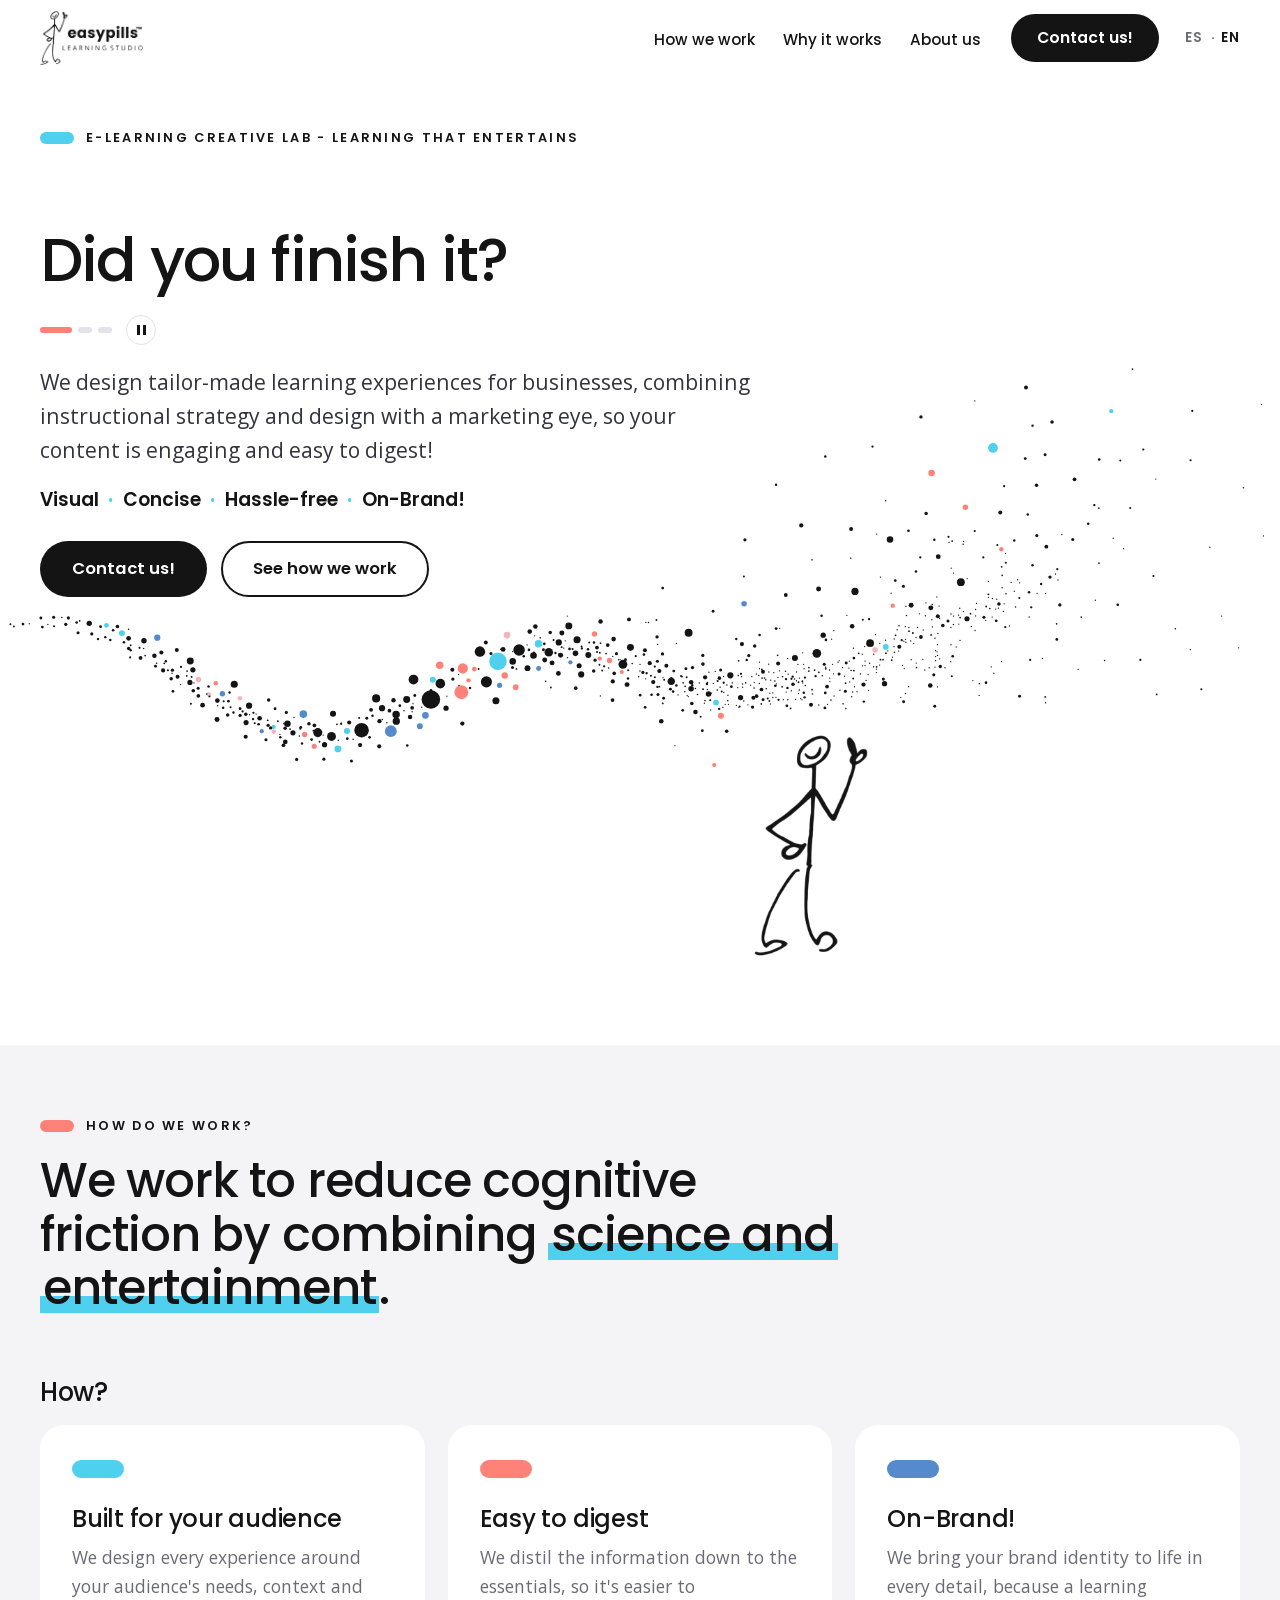
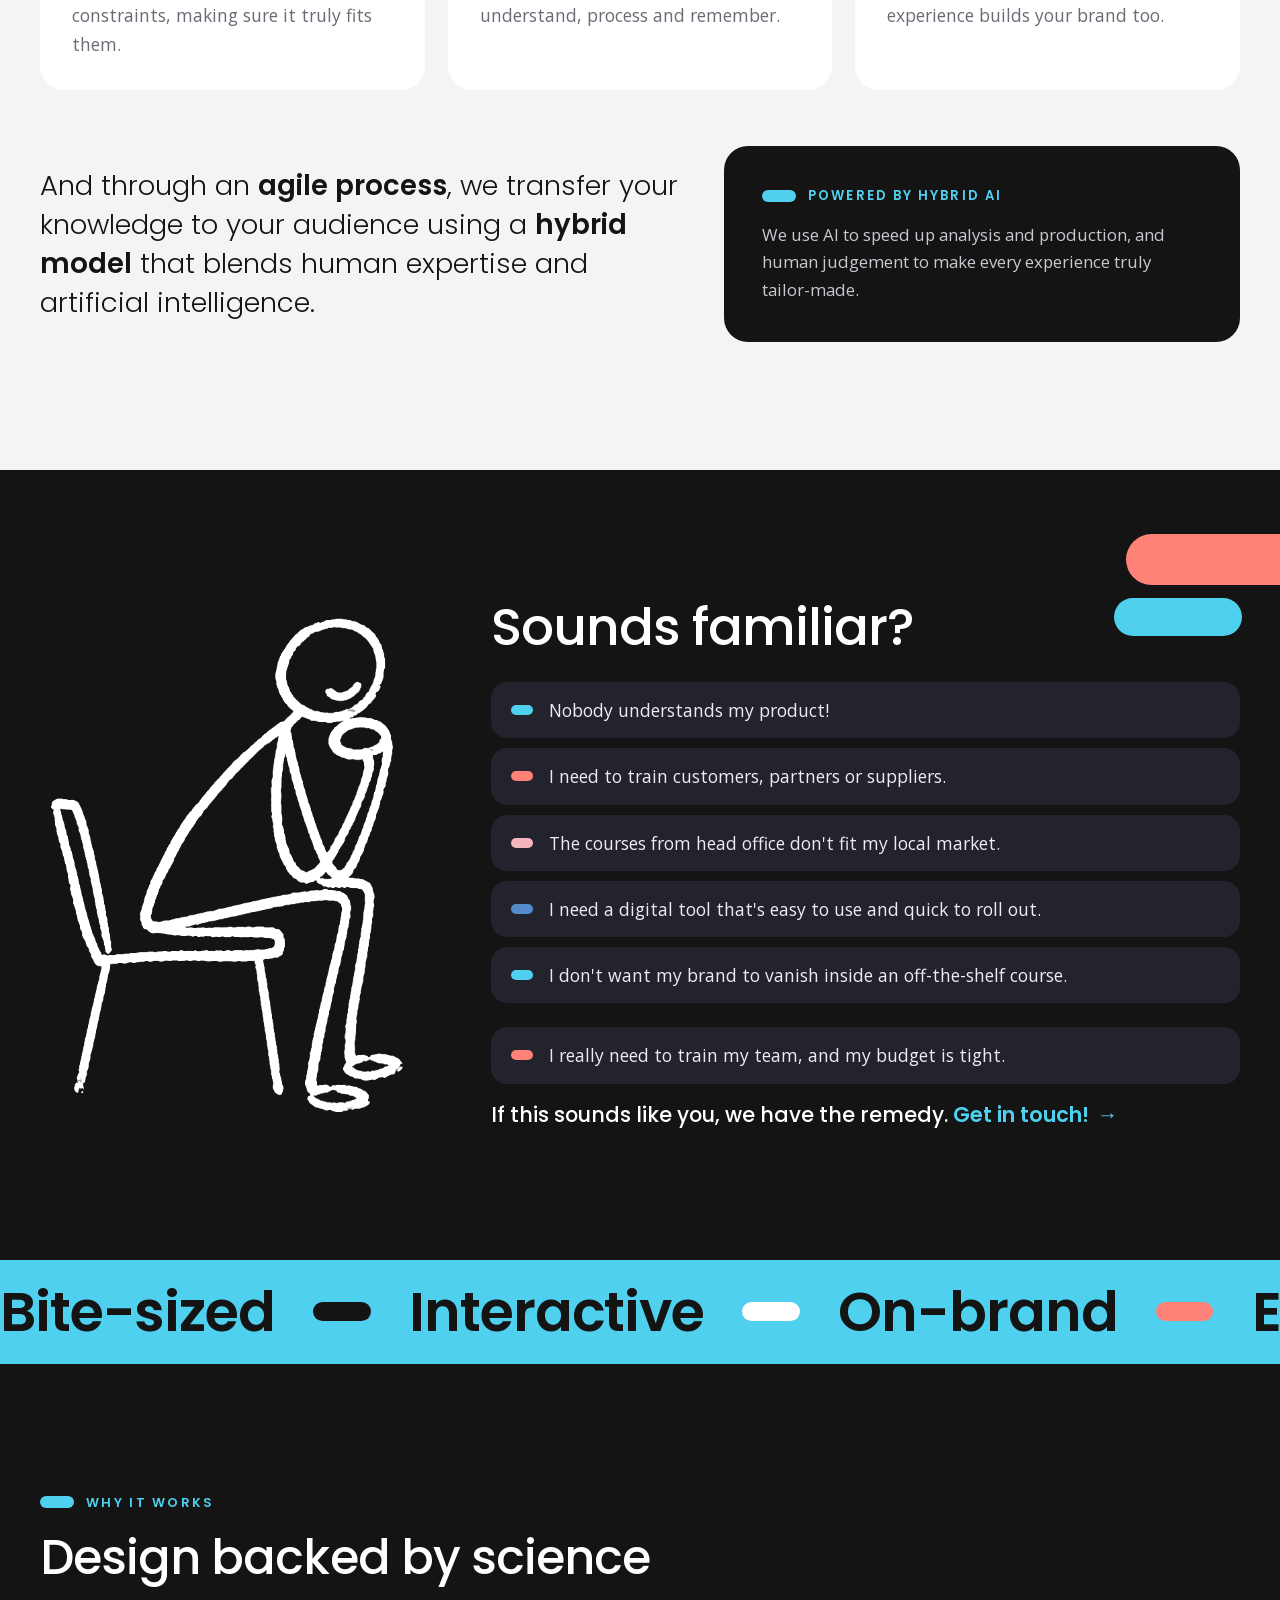
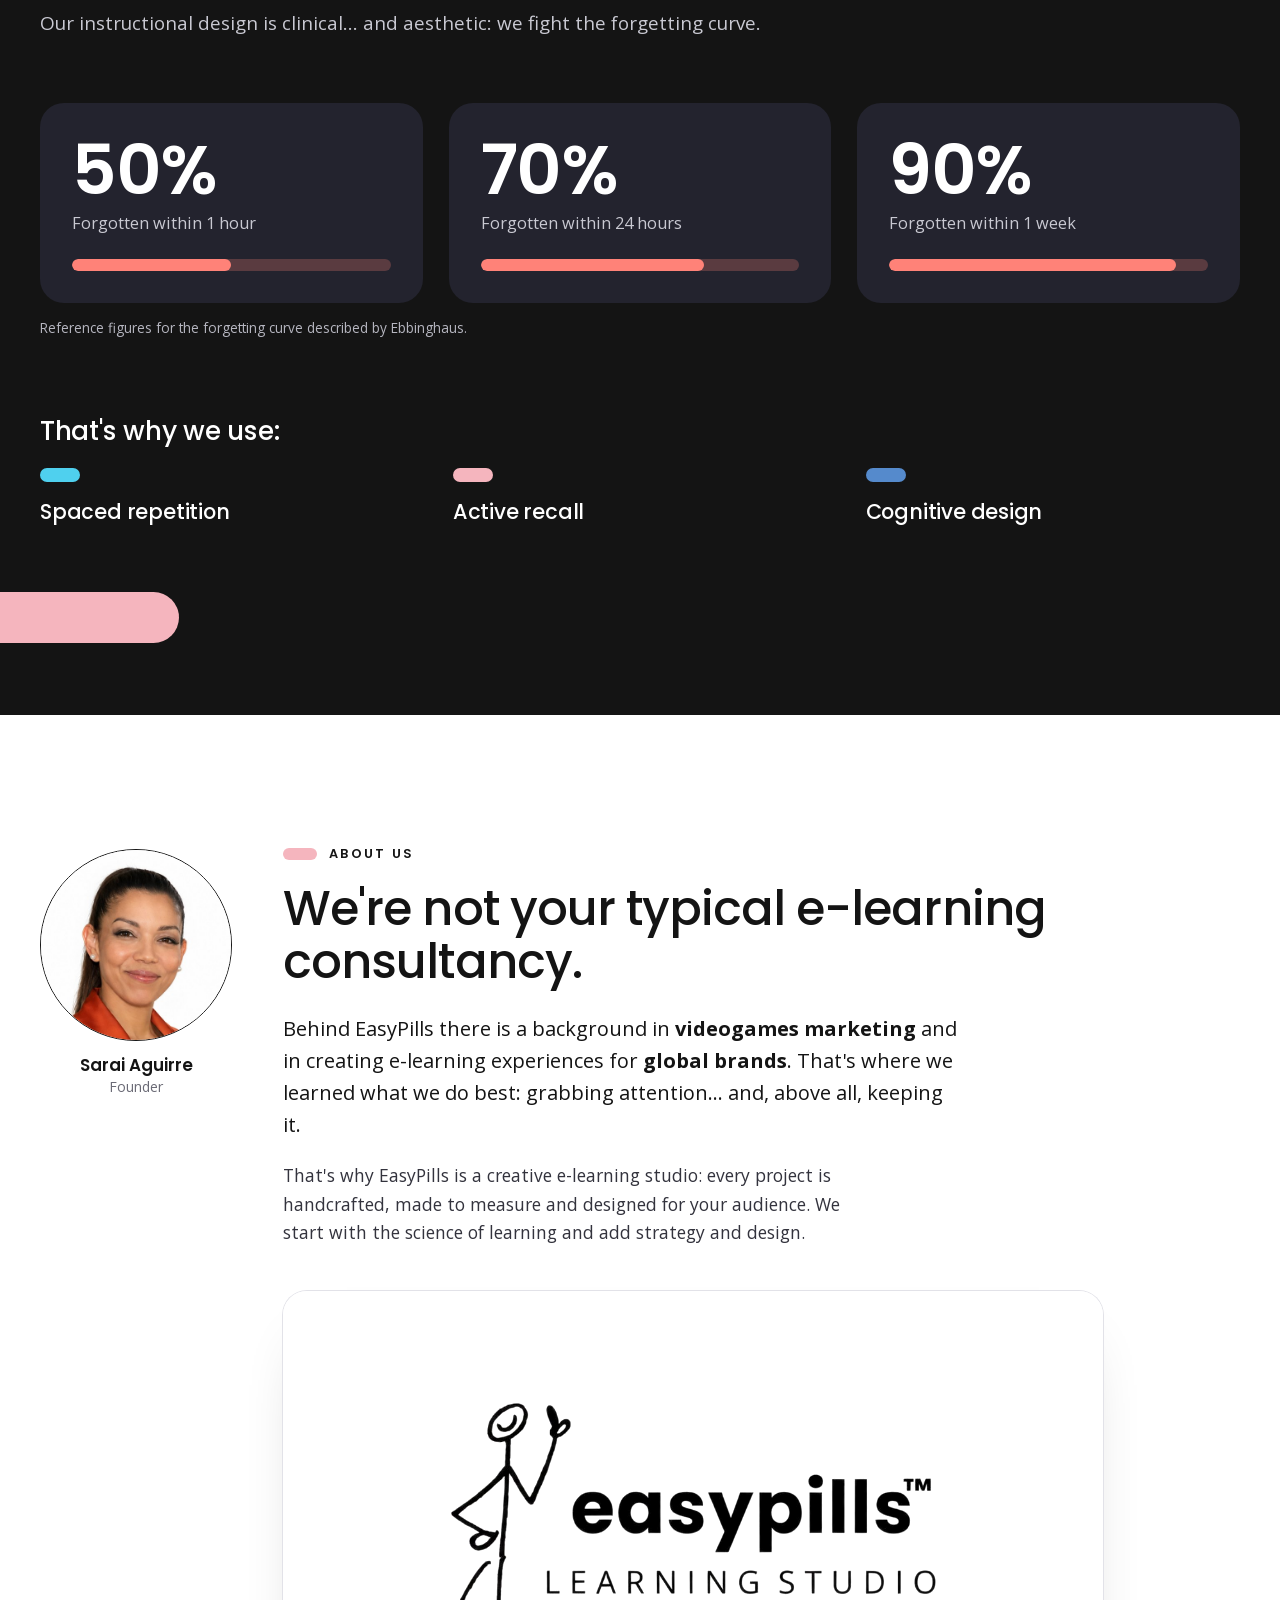
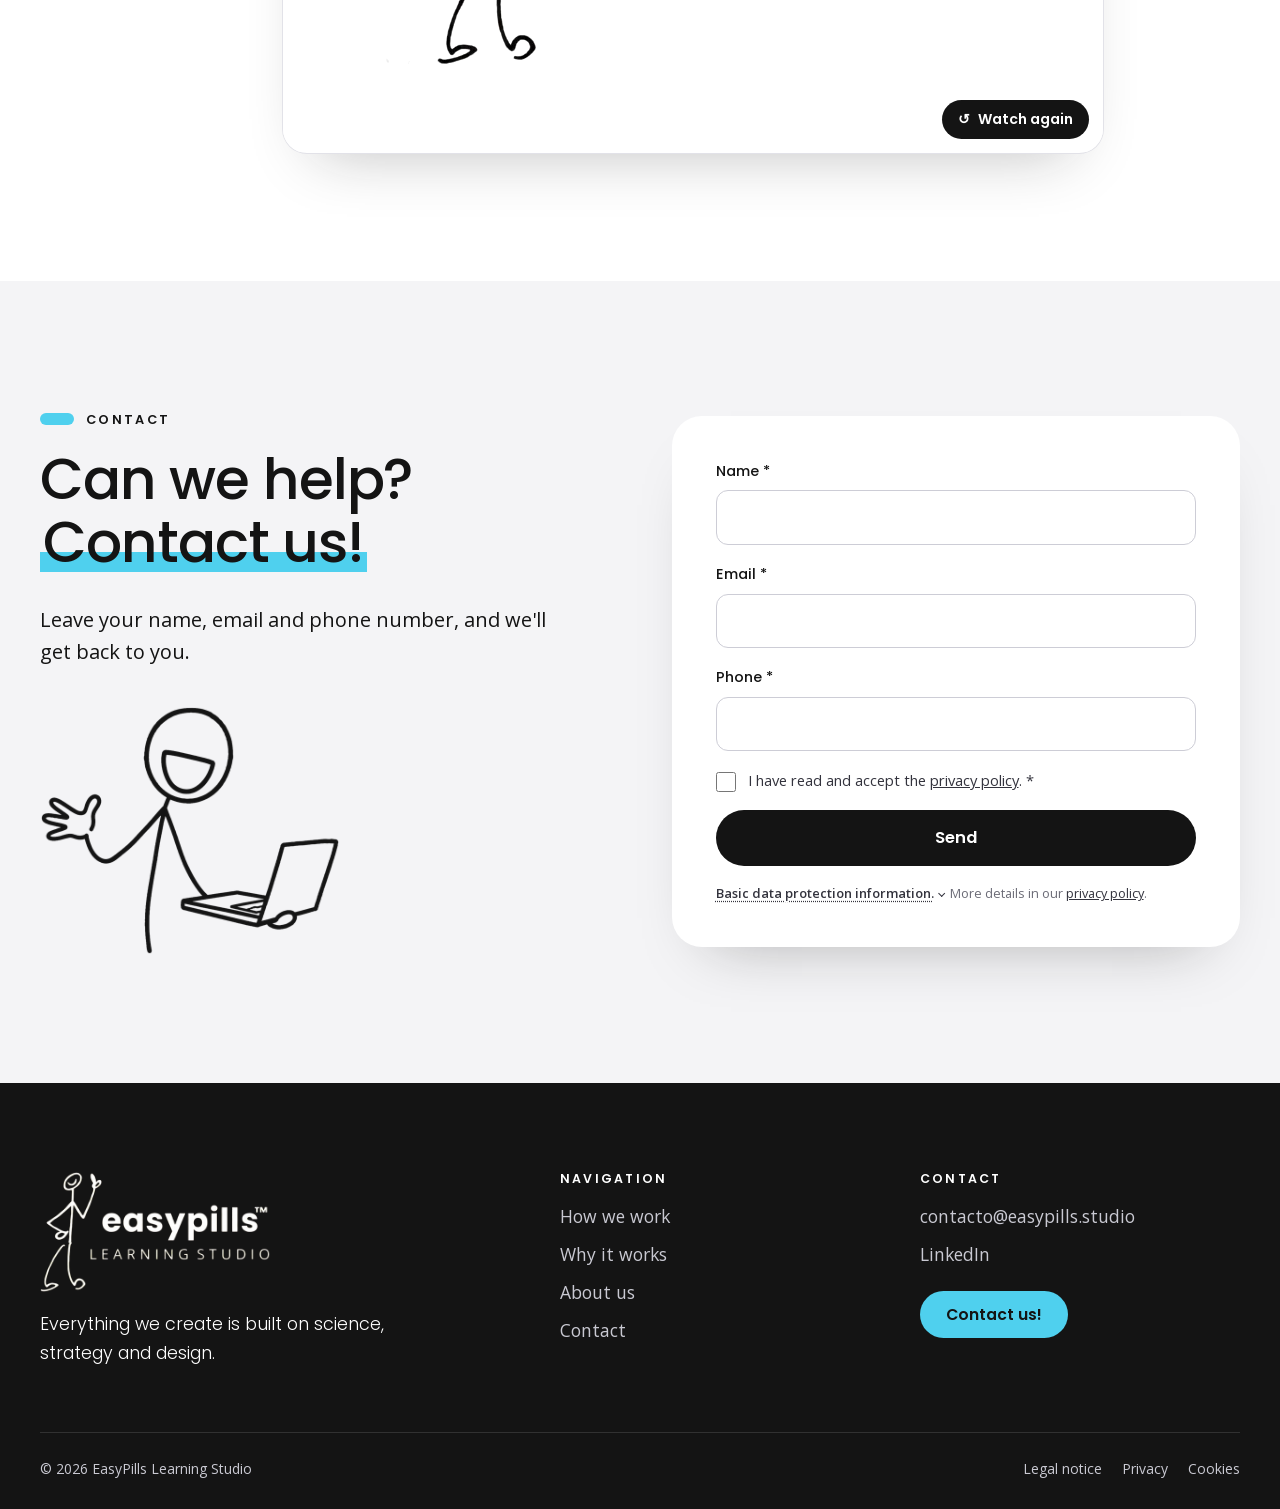
==== commit 031db8fb: "Pie: enlace a la página de LinkedIn de EasyPills Sustituye el enlace pendiente por www.linkedin.com/" ====
--- a/en/index.html
+++ b/en/index.html
@@ -322,9 +322,8 @@
       <div class="footer-contact">
         <h2 class="footer-title">Contact</h2>
         <ul role="list">
-          <!-- TODO: añadir la URL de LinkedIn -->
           <li><a href="mailto:contacto@easypills.studio">contacto@easypills.studio</a></li>
-          <li><a href="#" data-todo="linkedin">LinkedIn</a></li>
+          <li><a href="https://www.linkedin.com/company/easypills-learning-studio/" target="_blank" rel="noopener">LinkedIn</a></li>
         </ul>
         <a class="btn btn-cyan footer-cta" href="#contact">Contact us!</a>
       </div>
